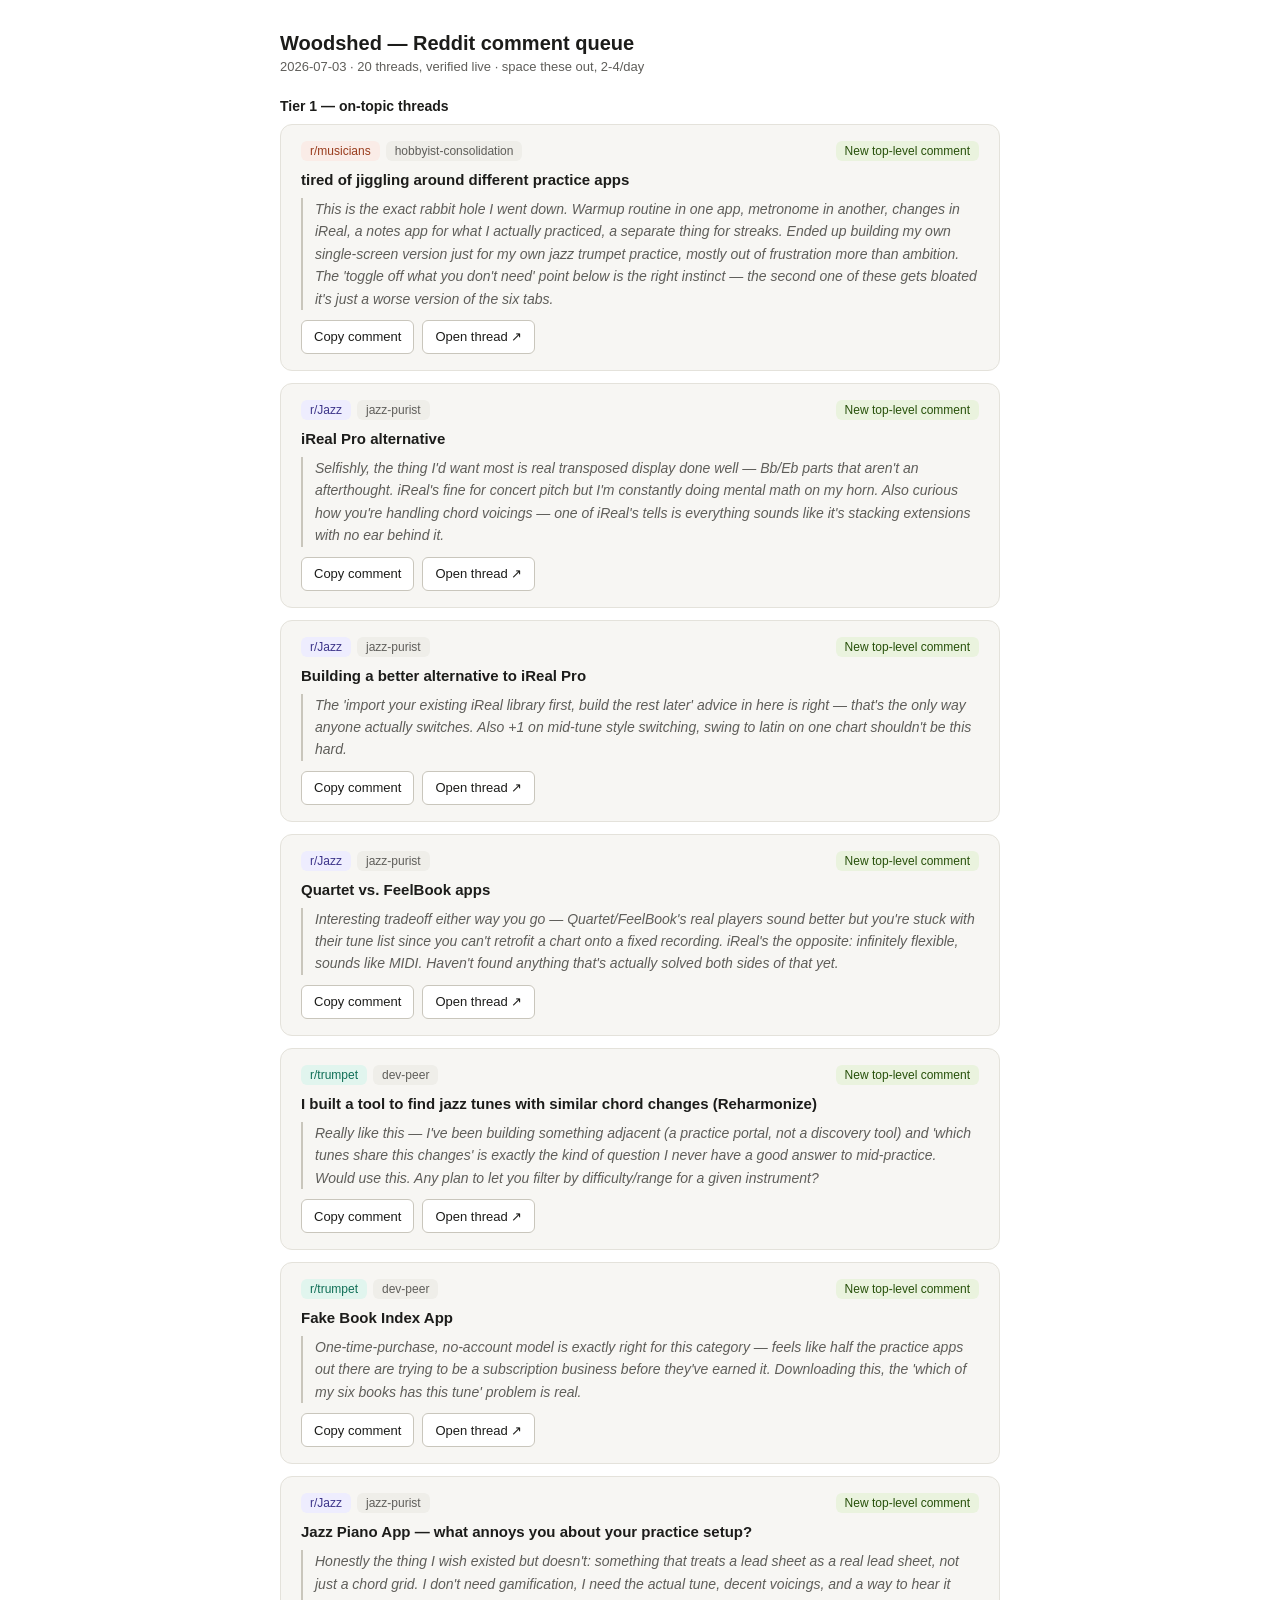
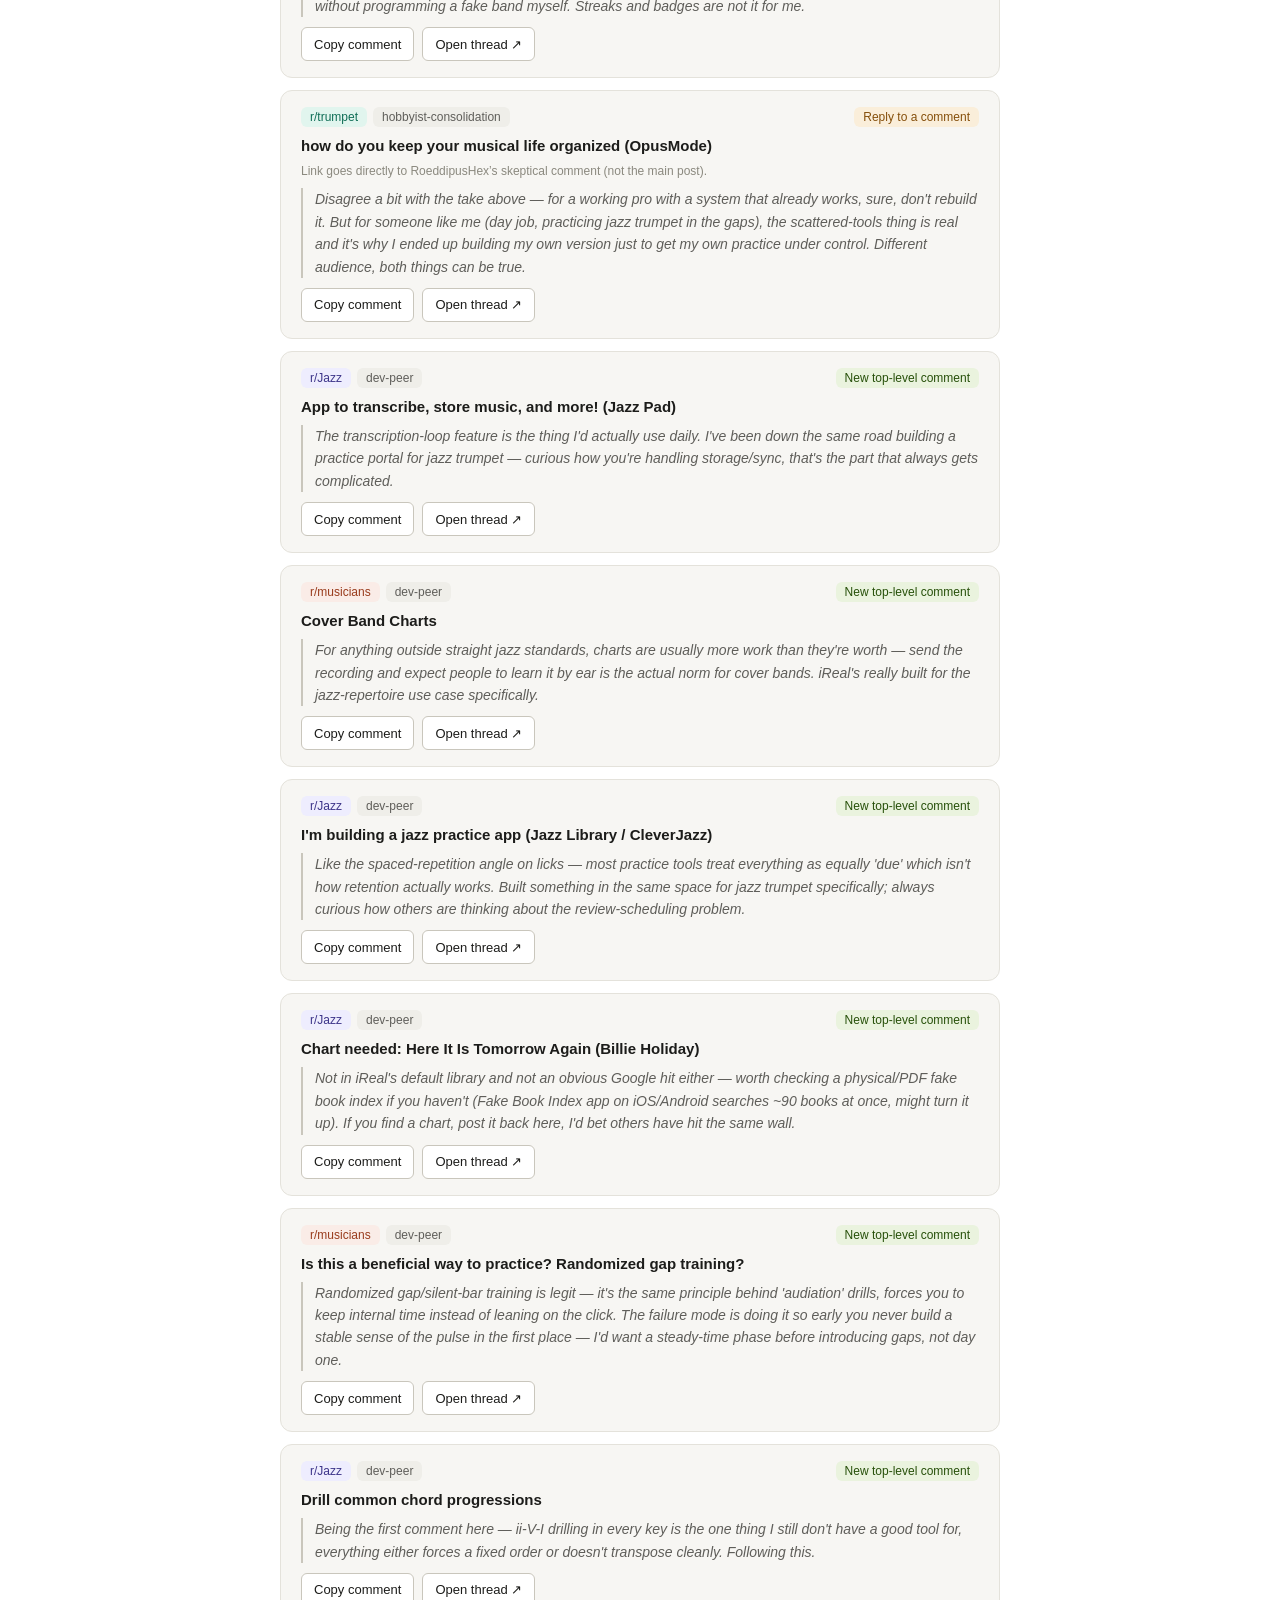
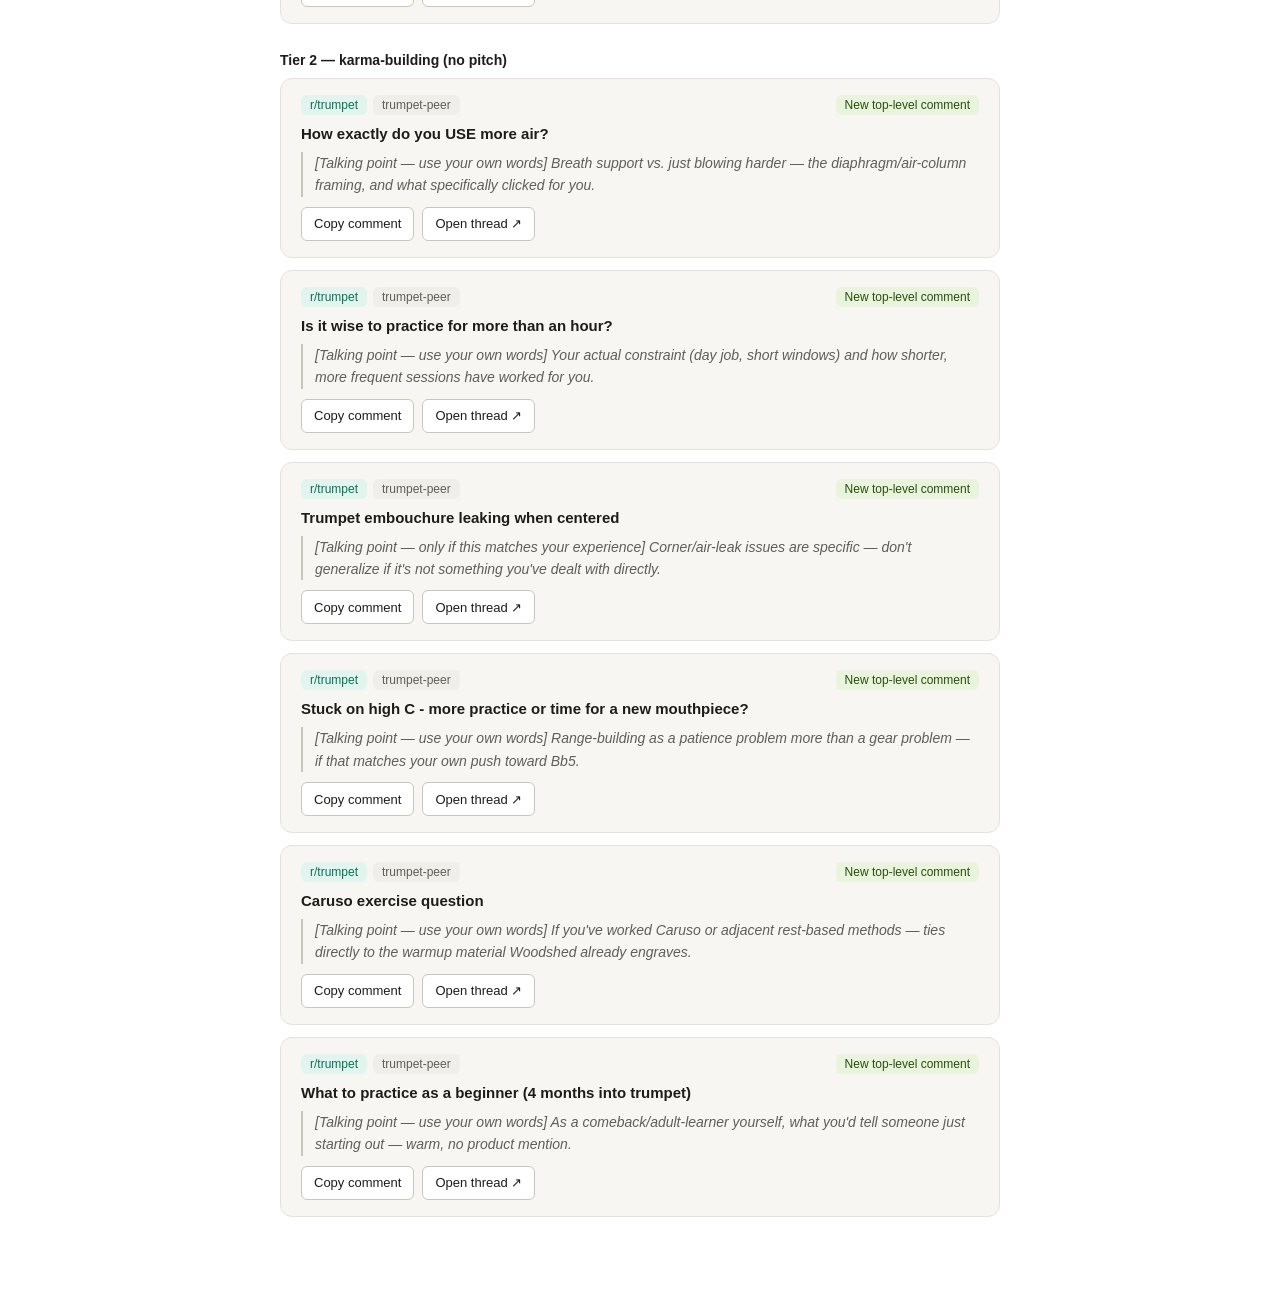
==== docs/woodshed-reddit-comment-queue.html @ e508a8ce "Business workspace: Reddit recon, social docs, backlog + folder scaffold - New Business/ tree (Agent" ====
<!DOCTYPE html>
<html lang="en">
<head>
<meta charset="UTF-8">
<title>Woodshed — Reddit Comment Queue</title>
<style>
  :root{
    --bg:#ffffff; --surface:#f7f6f3; --border:#e4e2db; --border-strong:#c9c6bc;
    --text:#1c1c1a; --text-secondary:#5f5e5a; --text-muted:#8b897f;
    --teal:#0f6e56; --teal-bg:#e1f5ee;
    --purple:#3c3489; --purple-bg:#eeedfe;
    --coral:#993c1d; --coral-bg:#faece7;
    --green:#27500a; --green-bg:#eaf3de;
    --amber:#854f0b; --amber-bg:#faeeda;
  }
  *{box-sizing:border-box;}
  body{margin:0; padding:2rem 1.5rem 4rem; background:var(--bg); color:var(--text);
    font-family:-apple-system,BlinkMacSystemFont,"Segoe UI",Helvetica,Arial,sans-serif;}
  .wrap{max-width:720px; margin:0 auto;}
  h1{font-size:20px; font-weight:600; margin:0 0 4px;}
  .sub{font-size:13px; color:var(--text-secondary); margin:0 0 24px;}
  .tier-heading{font-size:14px; font-weight:600; margin:28px 0 10px;}
  .tier-heading:first-of-type{margin-top:0;}
  .card{background:var(--surface); border:1px solid var(--border); border-radius:12px;
    padding:16px 20px; display:flex; flex-direction:column; gap:10px; margin-bottom:12px;}
  .row{display:flex; align-items:center; justify-content:space-between; gap:8px; flex-wrap:wrap;}
  .badges{display:flex; gap:6px; flex-wrap:wrap;}
  .badge{font-size:12px; padding:3px 9px; border-radius:6px; font-weight:500; white-space:nowrap;}
  .b-teal{background:var(--teal-bg); color:var(--teal);}
  .b-purple{background:var(--purple-bg); color:var(--purple);}
  .b-coral{background:var(--coral-bg); color:var(--coral);}
  .b-muted{background:#efeee9; color:var(--text-secondary);}
  .b-new{background:var(--green-bg); color:var(--green);}
  .b-reply{background:var(--amber-bg); color:var(--amber);}
  .title{font-size:15px; font-weight:600; color:var(--text); text-decoration:none;}
  .title:hover{text-decoration:underline;}
  .note{font-size:12px; color:var(--text-muted);}
  .quote{font-size:14px; line-height:1.6; color:var(--text-secondary); border-left:2px solid var(--border-strong);
    padding-left:12px; font-style:italic;}
  .actions{display:flex; gap:8px;}
  button, a.btn{display:inline-flex; align-items:center; gap:6px; height:34px; padding:0 12px;
    border:1px solid var(--border-strong); border-radius:6px; font-size:13px; background:#fff;
    color:var(--text); text-decoration:none; cursor:pointer; font-family:inherit;}
  button:hover, a.btn:hover{background:#f0efe9;}
  .top-note{font-size:13px; color:var(--text-secondary); margin-bottom:20px;}
</style>
</head>
<body>
<div class="wrap">
  <h1>Woodshed — Reddit comment queue</h1>
  <div class="sub">2026-07-03 &middot; 20 threads, verified live &middot; space these out, 2-4/day</div>
  <div id="list"></div>
</div>

<script>
const ITEMS = [
{sub:'r/musicians', title:'tired of jiggling around different practice apps', tier:'Tier 1 — on-topic threads', archetype:'hobbyist-consolidation', action:'new', url:'https://old.reddit.com/r/musicians/comments/1tuct6m/', copy:"This is the exact rabbit hole I went down. Warmup routine in one app, metronome in another, changes in iReal, a notes app for what I actually practiced, a separate thing for streaks. Ended up building my own single-screen version just for my own jazz trumpet practice, mostly out of frustration more than ambition. The 'toggle off what you don't need' point below is the right instinct — the second one of these gets bloated it's just a worse version of the six tabs."},
{sub:'r/Jazz', title:'iReal Pro alternative', tier:'Tier 1 — on-topic threads', archetype:'jazz-purist', action:'new', url:'https://old.reddit.com/r/Jazz/comments/1svrw6k/', copy:"Selfishly, the thing I'd want most is real transposed display done well — Bb/Eb parts that aren't an afterthought. iReal's fine for concert pitch but I'm constantly doing mental math on my horn. Also curious how you're handling chord voicings — one of iReal's tells is everything sounds like it's stacking extensions with no ear behind it."},
{sub:'r/Jazz', title:'Building a better alternative to iReal Pro', tier:'Tier 1 — on-topic threads', archetype:'jazz-purist', action:'new', url:'https://old.reddit.com/r/Jazz/comments/1soe9a4/', copy:"The 'import your existing iReal library first, build the rest later' advice in here is right — that's the only way anyone actually switches. Also +1 on mid-tune style switching, swing to latin on one chart shouldn't be this hard."},
{sub:'r/Jazz', title:'Quartet vs. FeelBook apps', tier:'Tier 1 — on-topic threads', archetype:'jazz-purist', action:'new', url:'https://old.reddit.com/r/Jazz/comments/1q9f5li/', copy:"Interesting tradeoff either way you go — Quartet/FeelBook's real players sound better but you're stuck with their tune list since you can't retrofit a chart onto a fixed recording. iReal's the opposite: infinitely flexible, sounds like MIDI. Haven't found anything that's actually solved both sides of that yet."},
{sub:'r/trumpet', title:'I built a tool to find jazz tunes with similar chord changes (Reharmonize)', tier:'Tier 1 — on-topic threads', archetype:'dev-peer', action:'new', url:'https://old.reddit.com/r/trumpet/comments/1swf8at/', copy:"Really like this — I've been building something adjacent (a practice portal, not a discovery tool) and 'which tunes share this changes' is exactly the kind of question I never have a good answer to mid-practice. Would use this. Any plan to let you filter by difficulty/range for a given instrument?"},
{sub:'r/trumpet', title:'Fake Book Index App', tier:'Tier 1 — on-topic threads', archetype:'dev-peer', action:'new', url:'https://old.reddit.com/r/trumpet/comments/1sxcheh/', copy:"One-time-purchase, no-account model is exactly right for this category — feels like half the practice apps out there are trying to be a subscription business before they've earned it. Downloading this, the 'which of my six books has this tune' problem is real."},
{sub:'r/Jazz', title:'Jazz Piano App — what annoys you about your practice setup?', tier:'Tier 1 — on-topic threads', archetype:'jazz-purist', action:'new', url:'https://old.reddit.com/r/Jazz/comments/1pshb7g/', copy:"Honestly the thing I wish existed but doesn't: something that treats a lead sheet as a real lead sheet, not just a chord grid. I don't need gamification, I need the actual tune, decent voicings, and a way to hear it without programming a fake band myself. Streaks and badges are not it for me."},
{sub:'r/trumpet', title:'how do you keep your musical life organized (OpusMode)', tier:'Tier 1 — on-topic threads', archetype:'hobbyist-consolidation', action:'reply', replyTo:"RoeddipusHex’s skeptical comment (not the main post)", url:'https://old.reddit.com/r/trumpet/comments/1t063hn/trumpet_players_how_do_you_keep_your_musical_life/oj6tf2b/', copy:"Disagree a bit with the take above — for a working pro with a system that already works, sure, don't rebuild it. But for someone like me (day job, practicing jazz trumpet in the gaps), the scattered-tools thing is real and it's why I ended up building my own version just to get my own practice under control. Different audience, both things can be true."},
{sub:'r/Jazz', title:'App to transcribe, store music, and more! (Jazz Pad)', tier:'Tier 1 — on-topic threads', archetype:'dev-peer', action:'new', url:'https://old.reddit.com/r/Jazz/comments/1ntjwl9/', copy:"The transcription-loop feature is the thing I'd actually use daily. I've been down the same road building a practice portal for jazz trumpet — curious how you're handling storage/sync, that's the part that always gets complicated."},
{sub:'r/musicians', title:'Cover Band Charts', tier:'Tier 1 — on-topic threads', archetype:'dev-peer', action:'new', url:'https://old.reddit.com/r/musicians/comments/1ijvhdx/', copy:"For anything outside straight jazz standards, charts are usually more work than they're worth — send the recording and expect people to learn it by ear is the actual norm for cover bands. iReal's really built for the jazz-repertoire use case specifically."},
{sub:'r/Jazz', title:"I'm building a jazz practice app (Jazz Library / CleverJazz)", tier:'Tier 1 — on-topic threads', archetype:'dev-peer', action:'new', url:'https://old.reddit.com/r/Jazz/comments/1k335u5/', copy:"Like the spaced-repetition angle on licks — most practice tools treat everything as equally 'due' which isn't how retention actually works. Built something in the same space for jazz trumpet specifically; always curious how others are thinking about the review-scheduling problem."},
{sub:'r/Jazz', title:'Chart needed: Here It Is Tomorrow Again (Billie Holiday)', tier:'Tier 1 — on-topic threads', archetype:'dev-peer', action:'new', url:'https://old.reddit.com/r/Jazz/comments/1uipmqw/chart_needed_here_it_is_tomorrow_again_billie/', copy:"Not in iReal's default library and not an obvious Google hit either — worth checking a physical/PDF fake book index if you haven't (Fake Book Index app on iOS/Android searches ~90 books at once, might turn it up). If you find a chart, post it back here, I'd bet others have hit the same wall."},
{sub:'r/musicians', title:'Is this a beneficial way to practice? Randomized gap training?', tier:'Tier 1 — on-topic threads', archetype:'dev-peer', action:'new', url:'https://old.reddit.com/r/musicians/comments/1ufiz7i/is_this_a_beneficial_way_to_practice_randomized/', copy:"Randomized gap/silent-bar training is legit — it's the same principle behind 'audiation' drills, forces you to keep internal time instead of leaning on the click. The failure mode is doing it so early you never build a stable sense of the pulse in the first place — I'd want a steady-time phase before introducing gaps, not day one."},
{sub:'r/Jazz', title:'Drill common chord progressions', tier:'Tier 1 — on-topic threads', archetype:'dev-peer', action:'new', url:'https://old.reddit.com/r/Jazz/comments/1ts25o6/drill_common_chord_progressions/', copy:"Being the first comment here — ii-V-I drilling in every key is the one thing I still don't have a good tool for, everything either forces a fixed order or doesn't transpose cleanly. Following this."},
{sub:'r/trumpet', title:'How exactly do you USE more air?', tier:'Tier 2 — karma-building (no pitch)', archetype:'trumpet-peer', action:'new', url:'https://old.reddit.com/r/trumpet/comments/1ukyuhc/how_exactly_do_you_use_more_air/', copy:"[Talking point — use your own words] Breath support vs. just blowing harder — the diaphragm/air-column framing, and what specifically clicked for you."},
{sub:'r/trumpet', title:'Is it wise to practice for more than an hour?', tier:'Tier 2 — karma-building (no pitch)', archetype:'trumpet-peer', action:'new', url:'https://old.reddit.com/r/trumpet/comments/1ul4kmd/is_it_wise_to_practice_for_more_than_an_hour/', copy:"[Talking point — use your own words] Your actual constraint (day job, short windows) and how shorter, more frequent sessions have worked for you."},
{sub:'r/trumpet', title:'Trumpet embouchure leaking when centered', tier:'Tier 2 — karma-building (no pitch)', archetype:'trumpet-peer', action:'new', url:'https://old.reddit.com/r/trumpet/comments/1ukuhsj/trumpet_embouchure_leaking_when_centered/', copy:"[Talking point — only if this matches your experience] Corner/air-leak issues are specific — don't generalize if it's not something you've dealt with directly."},
{sub:'r/trumpet', title:'Stuck on high C - more practice or time for a new mouthpiece?', tier:'Tier 2 — karma-building (no pitch)', archetype:'trumpet-peer', action:'new', url:'https://old.reddit.com/r/trumpet/comments/1ul9xwa/stuck_on_high_c_more_practice_or_time_for_a_new/', copy:"[Talking point — use your own words] Range-building as a patience problem more than a gear problem — if that matches your own push toward Bb5."},
{sub:'r/trumpet', title:'Caruso exercise question', tier:'Tier 2 — karma-building (no pitch)', archetype:'trumpet-peer', action:'new', url:'https://old.reddit.com/r/trumpet/comments/1ukq8pc/caruso_exercise_question/', copy:"[Talking point — use your own words] If you've worked Caruso or adjacent rest-based methods — ties directly to the warmup material Woodshed already engraves."},
{sub:'r/trumpet', title:'What to practice as a beginner (4 months into trumpet)', tier:'Tier 2 — karma-building (no pitch)', archetype:'trumpet-peer', action:'new', url:'https://old.reddit.com/r/trumpet/comments/1ukxbi7/what_to_practice_as_a_beginner_4_months_into/', copy:"[Talking point — use your own words] As a comeback/adult-learner yourself, what you'd tell someone just starting out — warm, no product mention."}
];

const list = document.getElementById('list');
let lastTier = null;

function subClass(sub){
  if(sub === 'r/Jazz') return 'b-purple';
  if(sub === 'r/musicians') return 'b-coral';
  return 'b-teal';
}

ITEMS.forEach((item) => {
  if(item.tier !== lastTier){
    lastTier = item.tier;
    const h = document.createElement('div');
    h.className = 'tier-heading';
    h.textContent = item.tier;
    list.appendChild(h);
  }

  const card = document.createElement('div');
  card.className = 'card';

  const top = document.createElement('div');
  top.className = 'row';

  const badges = document.createElement('div');
  badges.className = 'badges';
  const subBadge = document.createElement('span');
  subBadge.className = 'badge ' + subClass(item.sub);
  subBadge.textContent = item.sub;
  const archBadge = document.createElement('span');
  archBadge.className = 'badge b-muted';
  archBadge.textContent = item.archetype;
  badges.appendChild(subBadge);
  badges.appendChild(archBadge);

  const actionBadge = document.createElement('span');
  actionBadge.className = 'badge ' + (item.action === 'reply' ? 'b-reply' : 'b-new');
  actionBadge.textContent = item.action === 'reply' ? 'Reply to a comment' : 'New top-level comment';

  top.appendChild(badges);
  top.appendChild(actionBadge);
  card.appendChild(top);

  const titleLink = document.createElement('a');
  titleLink.href = item.url;
  titleLink.target = '_blank';
  titleLink.rel = 'noopener';
  titleLink.className = 'title';
  titleLink.textContent = item.title;
  card.appendChild(titleLink);

  if(item.replyTo){
    const note = document.createElement('div');
    note.className = 'note';
    note.textContent = 'Link goes directly to ' + item.replyTo + '.';
    card.appendChild(note);
  }

  const quote = document.createElement('div');
  quote.className = 'quote';
  quote.textContent = item.copy;
  card.appendChild(quote);

  const actions = document.createElement('div');
  actions.className = 'actions';

  const copyBtn = document.createElement('button');
  copyBtn.textContent = 'Copy comment';
  copyBtn.addEventListener('click', () => {
    navigator.clipboard.writeText(item.copy).then(() => {
      copyBtn.textContent = 'Copied';
      setTimeout(() => { copyBtn.textContent = 'Copy comment'; }, 1500);
    });
  });

  const openLink = document.createElement('a');
  openLink.href = item.url;
  openLink.target = '_blank';
  openLink.rel = 'noopener';
  openLink.className = 'btn';
  openLink.textContent = 'Open thread ↗';

  actions.appendChild(copyBtn);
  actions.appendChild(openLink);
  card.appendChild(actions);

  list.appendChild(card);
});
</script>
</body>
</html>
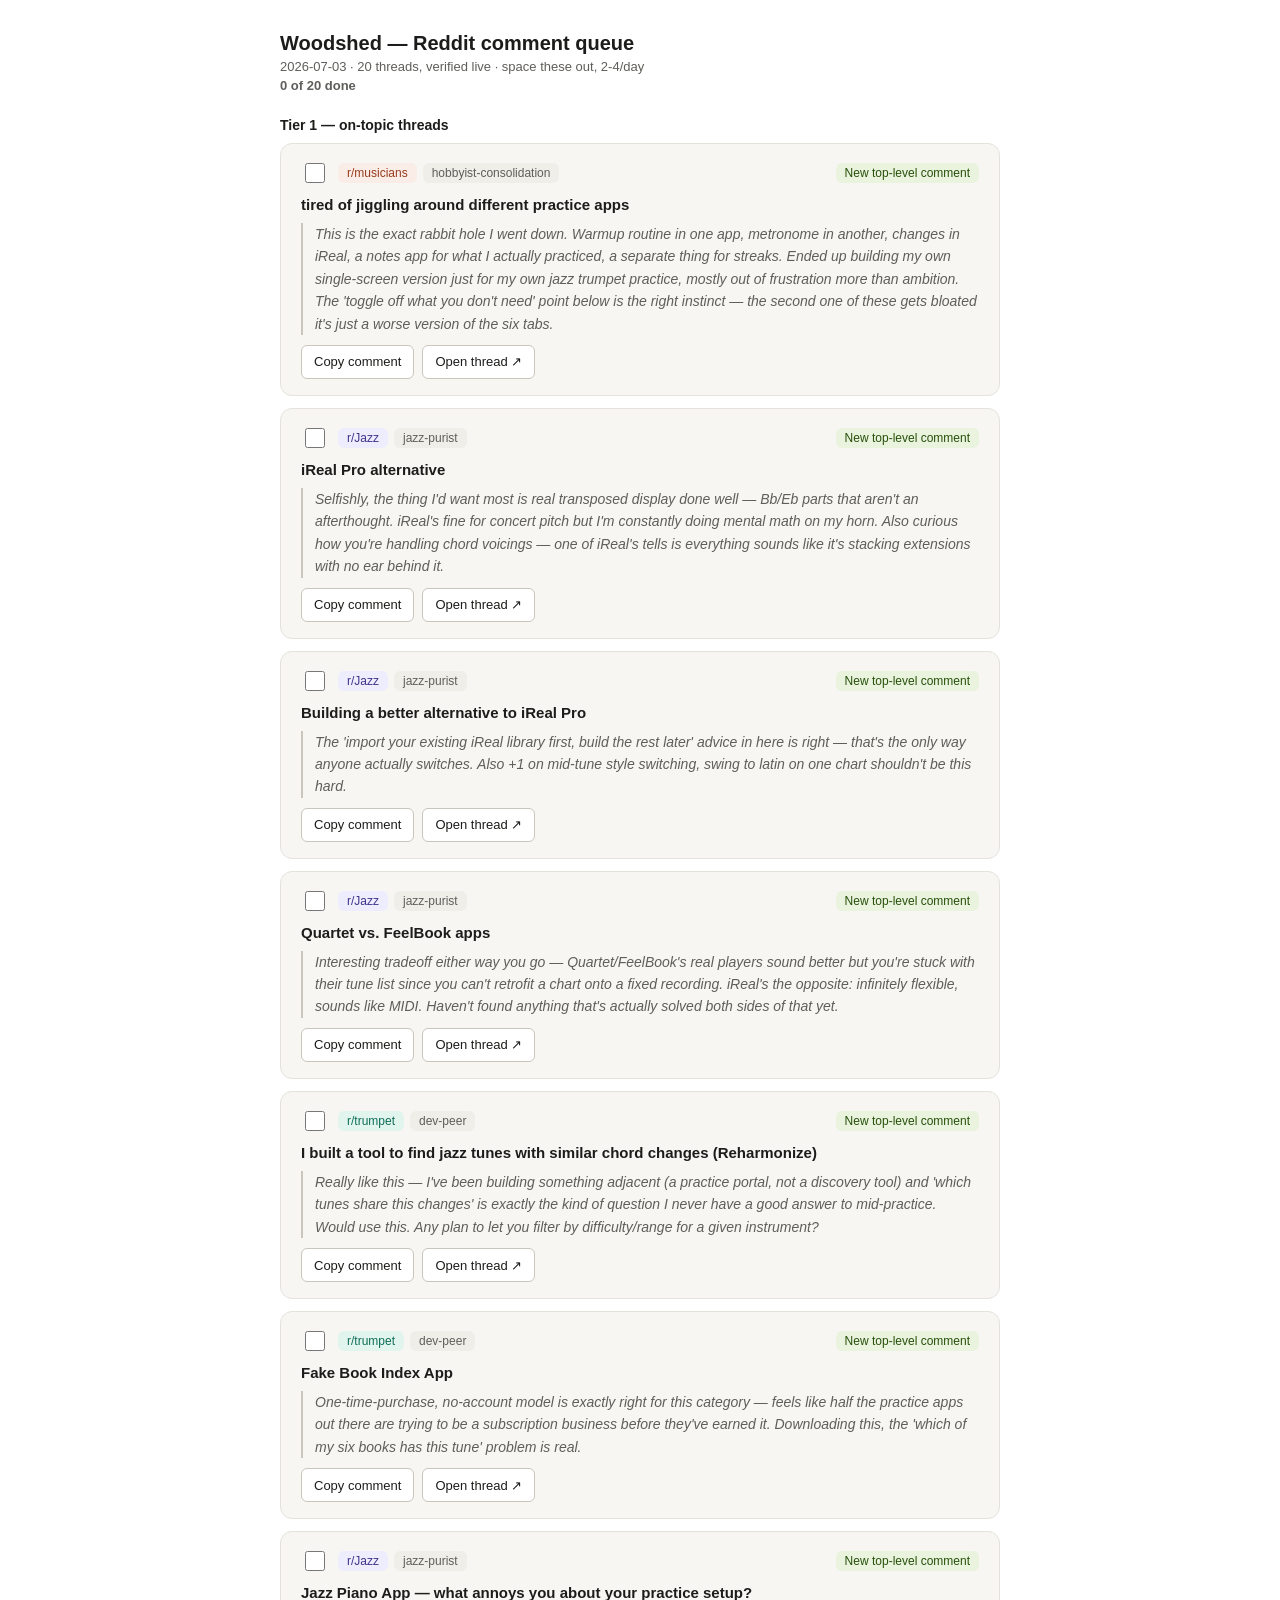
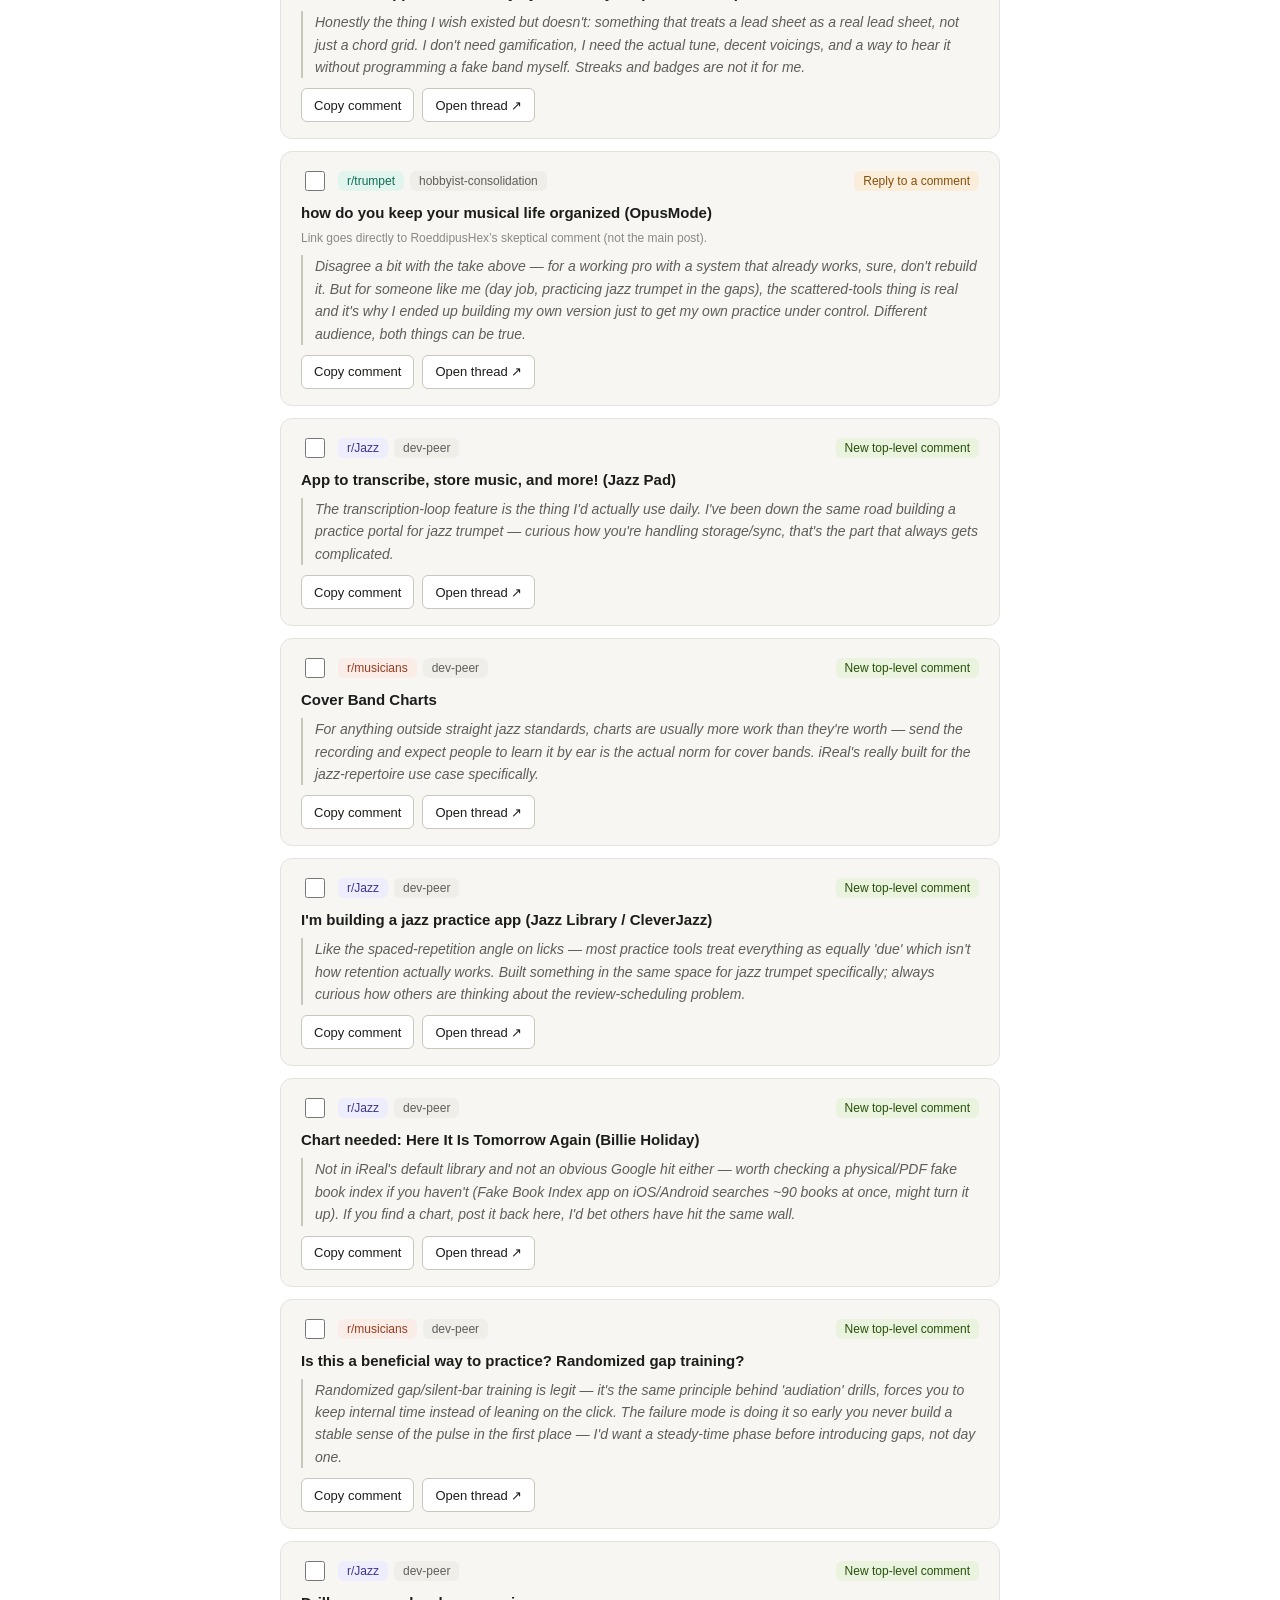
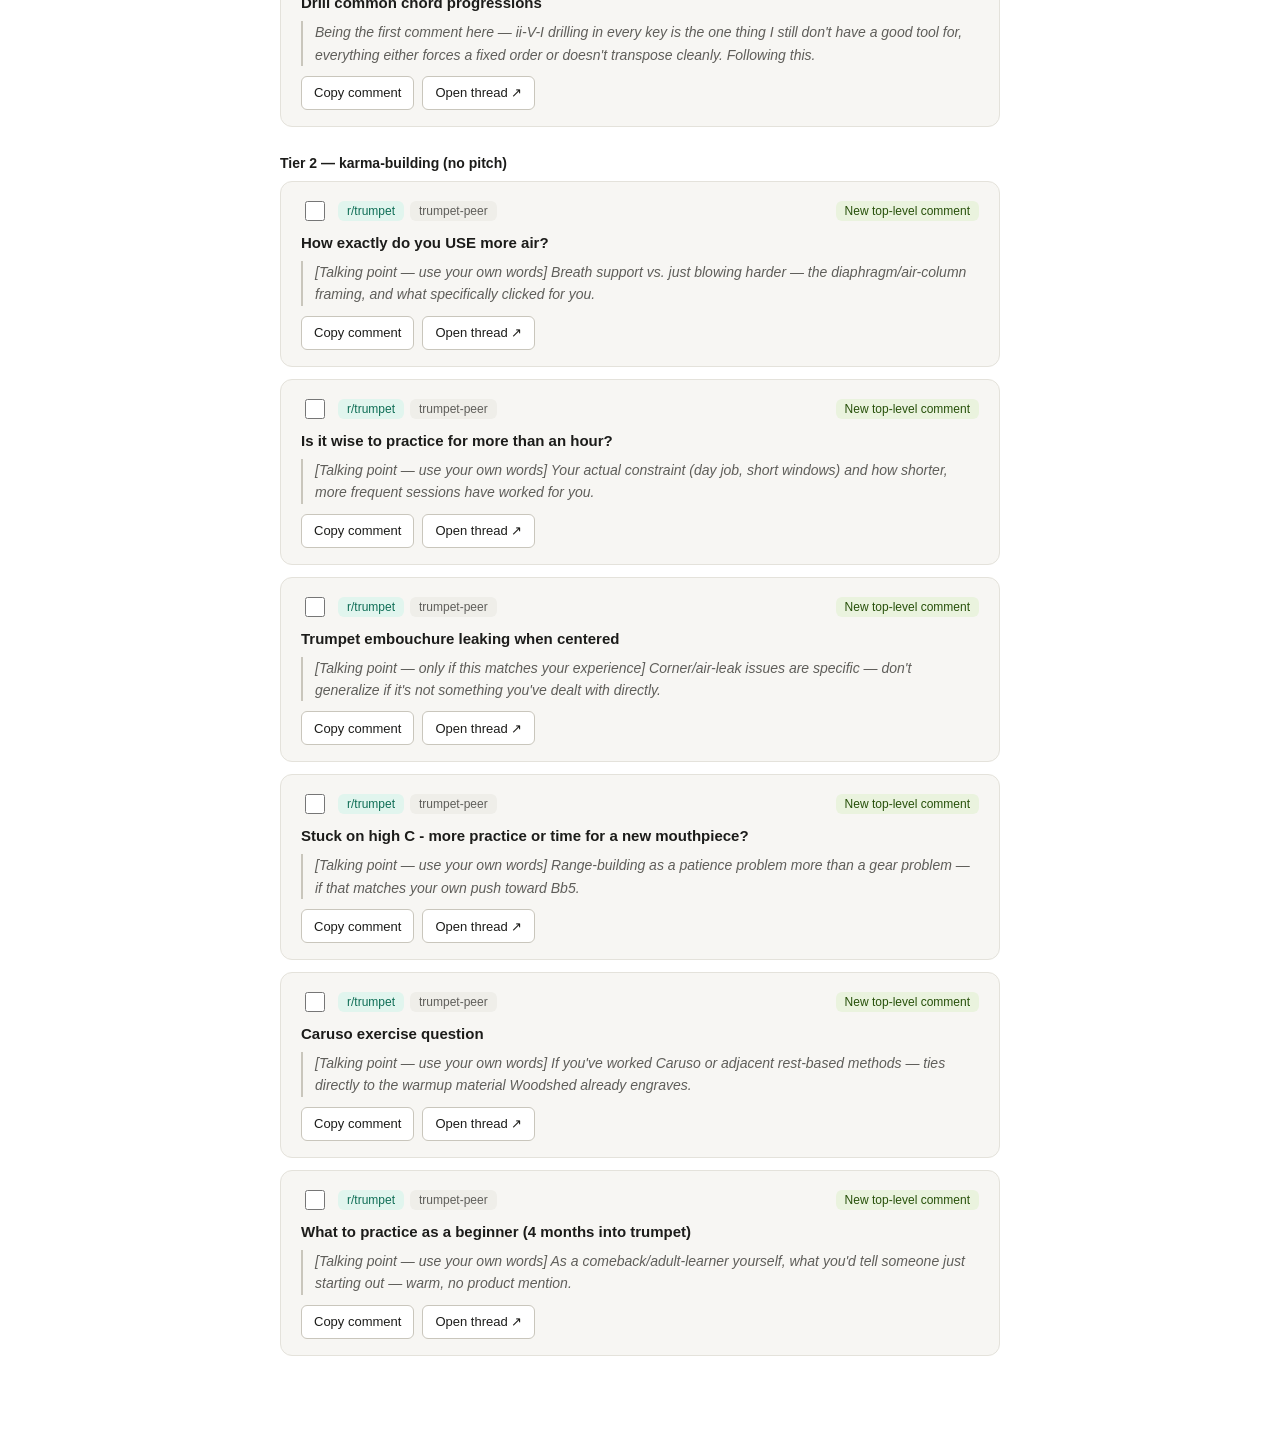
==== commit bbb4e2ec: "Warmup: slur trimmed to Nos. 7–10, First Studies replaced by Major Scales Per Chris: - Studies on th" ====
--- a/docs/woodshed-reddit-comment-queue.html
+++ b/docs/woodshed-reddit-comment-queue.html
@@ -5,6 +5,7 @@
 <title>Woodshed — Reddit Comment Queue</title>
 <style>
   :root{
+    color-scheme: light;
     --bg:#ffffff; --surface:#f7f6f3; --border:#e4e2db; --border-strong:#c9c6bc;
     --text:#1c1c1a; --text-secondary:#5f5e5a; --text-muted:#8b897f;
     --teal:#0f6e56; --teal-bg:#e1f5ee;
@@ -18,12 +19,16 @@
     font-family:-apple-system,BlinkMacSystemFont,"Segoe UI",Helvetica,Arial,sans-serif;}
   .wrap{max-width:720px; margin:0 auto;}
   h1{font-size:20px; font-weight:600; margin:0 0 4px;}
-  .sub{font-size:13px; color:var(--text-secondary); margin:0 0 24px;}
+  .sub{font-size:13px; color:var(--text-secondary); margin:0 0 4px;}
+  .progress{font-size:13px; color:var(--text-secondary); margin:0 0 24px; font-weight:600;}
   .tier-heading{font-size:14px; font-weight:600; margin:28px 0 10px;}
   .tier-heading:first-of-type{margin-top:0;}
   .card{background:var(--surface); border:1px solid var(--border); border-radius:12px;
     padding:16px 20px; display:flex; flex-direction:column; gap:10px; margin-bottom:12px;}
+  .card.done{opacity:0.5;}
+  .card.done .title{text-decoration:line-through;}
   .row{display:flex; align-items:center; justify-content:space-between; gap:8px; flex-wrap:wrap;}
+  .row-left{display:flex; align-items:center; gap:10px;}
   .badges{display:flex; gap:6px; flex-wrap:wrap;}
   .badge{font-size:12px; padding:3px 9px; border-radius:6px; font-weight:500; white-space:nowrap;}
   .b-teal{background:var(--teal-bg); color:var(--teal);}
@@ -37,47 +42,59 @@
   .note{font-size:12px; color:var(--text-muted);}
   .quote{font-size:14px; line-height:1.6; color:var(--text-secondary); border-left:2px solid var(--border-strong);
     padding-left:12px; font-style:italic;}
-  .actions{display:flex; gap:8px;}
+  .actions{display:flex; gap:8px; align-items:center;}
   button, a.btn{display:inline-flex; align-items:center; gap:6px; height:34px; padding:0 12px;
     border:1px solid var(--border-strong); border-radius:6px; font-size:13px; background:#fff;
     color:var(--text); text-decoration:none; cursor:pointer; font-family:inherit;}
   button:hover, a.btn:hover{background:#f0efe9;}
-  .top-note{font-size:13px; color:var(--text-secondary); margin-bottom:20px;}
+  .done-toggle{width:20px; height:20px; cursor:pointer; accent-color:var(--green);}
+  .copy-flash{color:var(--green);}
 </style>
 </head>
 <body>
 <div class="wrap">
   <h1>Woodshed — Reddit comment queue</h1>
   <div class="sub">2026-07-03 &middot; 20 threads, verified live &middot; space these out, 2-4/day</div>
+  <div class="progress" id="progress"></div>
   <div id="list"></div>
 </div>
 
 <script>
+const STORAGE_KEY = 'woodshed-reddit-queue-done-v1';
+
 const ITEMS = [
-{sub:'r/musicians', title:'tired of jiggling around different practice apps', tier:'Tier 1 — on-topic threads', archetype:'hobbyist-consolidation', action:'new', url:'https://old.reddit.com/r/musicians/comments/1tuct6m/', copy:"This is the exact rabbit hole I went down. Warmup routine in one app, metronome in another, changes in iReal, a notes app for what I actually practiced, a separate thing for streaks. Ended up building my own single-screen version just for my own jazz trumpet practice, mostly out of frustration more than ambition. The 'toggle off what you don't need' point below is the right instinct — the second one of these gets bloated it's just a worse version of the six tabs."},
-{sub:'r/Jazz', title:'iReal Pro alternative', tier:'Tier 1 — on-topic threads', archetype:'jazz-purist', action:'new', url:'https://old.reddit.com/r/Jazz/comments/1svrw6k/', copy:"Selfishly, the thing I'd want most is real transposed display done well — Bb/Eb parts that aren't an afterthought. iReal's fine for concert pitch but I'm constantly doing mental math on my horn. Also curious how you're handling chord voicings — one of iReal's tells is everything sounds like it's stacking extensions with no ear behind it."},
-{sub:'r/Jazz', title:'Building a better alternative to iReal Pro', tier:'Tier 1 — on-topic threads', archetype:'jazz-purist', action:'new', url:'https://old.reddit.com/r/Jazz/comments/1soe9a4/', copy:"The 'import your existing iReal library first, build the rest later' advice in here is right — that's the only way anyone actually switches. Also +1 on mid-tune style switching, swing to latin on one chart shouldn't be this hard."},
-{sub:'r/Jazz', title:'Quartet vs. FeelBook apps', tier:'Tier 1 — on-topic threads', archetype:'jazz-purist', action:'new', url:'https://old.reddit.com/r/Jazz/comments/1q9f5li/', copy:"Interesting tradeoff either way you go — Quartet/FeelBook's real players sound better but you're stuck with their tune list since you can't retrofit a chart onto a fixed recording. iReal's the opposite: infinitely flexible, sounds like MIDI. Haven't found anything that's actually solved both sides of that yet."},
-{sub:'r/trumpet', title:'I built a tool to find jazz tunes with similar chord changes (Reharmonize)', tier:'Tier 1 — on-topic threads', archetype:'dev-peer', action:'new', url:'https://old.reddit.com/r/trumpet/comments/1swf8at/', copy:"Really like this — I've been building something adjacent (a practice portal, not a discovery tool) and 'which tunes share this changes' is exactly the kind of question I never have a good answer to mid-practice. Would use this. Any plan to let you filter by difficulty/range for a given instrument?"},
-{sub:'r/trumpet', title:'Fake Book Index App', tier:'Tier 1 — on-topic threads', archetype:'dev-peer', action:'new', url:'https://old.reddit.com/r/trumpet/comments/1sxcheh/', copy:"One-time-purchase, no-account model is exactly right for this category — feels like half the practice apps out there are trying to be a subscription business before they've earned it. Downloading this, the 'which of my six books has this tune' problem is real."},
-{sub:'r/Jazz', title:'Jazz Piano App — what annoys you about your practice setup?', tier:'Tier 1 — on-topic threads', archetype:'jazz-purist', action:'new', url:'https://old.reddit.com/r/Jazz/comments/1pshb7g/', copy:"Honestly the thing I wish existed but doesn't: something that treats a lead sheet as a real lead sheet, not just a chord grid. I don't need gamification, I need the actual tune, decent voicings, and a way to hear it without programming a fake band myself. Streaks and badges are not it for me."},
-{sub:'r/trumpet', title:'how do you keep your musical life organized (OpusMode)', tier:'Tier 1 — on-topic threads', archetype:'hobbyist-consolidation', action:'reply', replyTo:"RoeddipusHex’s skeptical comment (not the main post)", url:'https://old.reddit.com/r/trumpet/comments/1t063hn/trumpet_players_how_do_you_keep_your_musical_life/oj6tf2b/', copy:"Disagree a bit with the take above — for a working pro with a system that already works, sure, don't rebuild it. But for someone like me (day job, practicing jazz trumpet in the gaps), the scattered-tools thing is real and it's why I ended up building my own version just to get my own practice under control. Different audience, both things can be true."},
-{sub:'r/Jazz', title:'App to transcribe, store music, and more! (Jazz Pad)', tier:'Tier 1 — on-topic threads', archetype:'dev-peer', action:'new', url:'https://old.reddit.com/r/Jazz/comments/1ntjwl9/', copy:"The transcription-loop feature is the thing I'd actually use daily. I've been down the same road building a practice portal for jazz trumpet — curious how you're handling storage/sync, that's the part that always gets complicated."},
-{sub:'r/musicians', title:'Cover Band Charts', tier:'Tier 1 — on-topic threads', archetype:'dev-peer', action:'new', url:'https://old.reddit.com/r/musicians/comments/1ijvhdx/', copy:"For anything outside straight jazz standards, charts are usually more work than they're worth — send the recording and expect people to learn it by ear is the actual norm for cover bands. iReal's really built for the jazz-repertoire use case specifically."},
-{sub:'r/Jazz', title:"I'm building a jazz practice app (Jazz Library / CleverJazz)", tier:'Tier 1 — on-topic threads', archetype:'dev-peer', action:'new', url:'https://old.reddit.com/r/Jazz/comments/1k335u5/', copy:"Like the spaced-repetition angle on licks — most practice tools treat everything as equally 'due' which isn't how retention actually works. Built something in the same space for jazz trumpet specifically; always curious how others are thinking about the review-scheduling problem."},
-{sub:'r/Jazz', title:'Chart needed: Here It Is Tomorrow Again (Billie Holiday)', tier:'Tier 1 — on-topic threads', archetype:'dev-peer', action:'new', url:'https://old.reddit.com/r/Jazz/comments/1uipmqw/chart_needed_here_it_is_tomorrow_again_billie/', copy:"Not in iReal's default library and not an obvious Google hit either — worth checking a physical/PDF fake book index if you haven't (Fake Book Index app on iOS/Android searches ~90 books at once, might turn it up). If you find a chart, post it back here, I'd bet others have hit the same wall."},
-{sub:'r/musicians', title:'Is this a beneficial way to practice? Randomized gap training?', tier:'Tier 1 — on-topic threads', archetype:'dev-peer', action:'new', url:'https://old.reddit.com/r/musicians/comments/1ufiz7i/is_this_a_beneficial_way_to_practice_randomized/', copy:"Randomized gap/silent-bar training is legit — it's the same principle behind 'audiation' drills, forces you to keep internal time instead of leaning on the click. The failure mode is doing it so early you never build a stable sense of the pulse in the first place — I'd want a steady-time phase before introducing gaps, not day one."},
-{sub:'r/Jazz', title:'Drill common chord progressions', tier:'Tier 1 — on-topic threads', archetype:'dev-peer', action:'new', url:'https://old.reddit.com/r/Jazz/comments/1ts25o6/drill_common_chord_progressions/', copy:"Being the first comment here — ii-V-I drilling in every key is the one thing I still don't have a good tool for, everything either forces a fixed order or doesn't transpose cleanly. Following this."},
-{sub:'r/trumpet', title:'How exactly do you USE more air?', tier:'Tier 2 — karma-building (no pitch)', archetype:'trumpet-peer', action:'new', url:'https://old.reddit.com/r/trumpet/comments/1ukyuhc/how_exactly_do_you_use_more_air/', copy:"[Talking point — use your own words] Breath support vs. just blowing harder — the diaphragm/air-column framing, and what specifically clicked for you."},
-{sub:'r/trumpet', title:'Is it wise to practice for more than an hour?', tier:'Tier 2 — karma-building (no pitch)', archetype:'trumpet-peer', action:'new', url:'https://old.reddit.com/r/trumpet/comments/1ul4kmd/is_it_wise_to_practice_for_more_than_an_hour/', copy:"[Talking point — use your own words] Your actual constraint (day job, short windows) and how shorter, more frequent sessions have worked for you."},
-{sub:'r/trumpet', title:'Trumpet embouchure leaking when centered', tier:'Tier 2 — karma-building (no pitch)', archetype:'trumpet-peer', action:'new', url:'https://old.reddit.com/r/trumpet/comments/1ukuhsj/trumpet_embouchure_leaking_when_centered/', copy:"[Talking point — only if this matches your experience] Corner/air-leak issues are specific — don't generalize if it's not something you've dealt with directly."},
-{sub:'r/trumpet', title:'Stuck on high C - more practice or time for a new mouthpiece?', tier:'Tier 2 — karma-building (no pitch)', archetype:'trumpet-peer', action:'new', url:'https://old.reddit.com/r/trumpet/comments/1ul9xwa/stuck_on_high_c_more_practice_or_time_for_a_new/', copy:"[Talking point — use your own words] Range-building as a patience problem more than a gear problem — if that matches your own push toward Bb5."},
-{sub:'r/trumpet', title:'Caruso exercise question', tier:'Tier 2 — karma-building (no pitch)', archetype:'trumpet-peer', action:'new', url:'https://old.reddit.com/r/trumpet/comments/1ukq8pc/caruso_exercise_question/', copy:"[Talking point — use your own words] If you've worked Caruso or adjacent rest-based methods — ties directly to the warmup material Woodshed already engraves."},
-{sub:'r/trumpet', title:'What to practice as a beginner (4 months into trumpet)', tier:'Tier 2 — karma-building (no pitch)', archetype:'trumpet-peer', action:'new', url:'https://old.reddit.com/r/trumpet/comments/1ukxbi7/what_to_practice_as_a_beginner_4_months_into/', copy:"[Talking point — use your own words] As a comeback/adult-learner yourself, what you'd tell someone just starting out — warm, no product mention."}
+{id:'musicians-jiggling', sub:'r/musicians', title:'tired of jiggling around different practice apps', tier:'Tier 1 — on-topic threads', archetype:'hobbyist-consolidation', action:'new', url:'https://old.reddit.com/r/musicians/comments/1tuct6m/', copy:"This is the exact rabbit hole I went down. Warmup routine in one app, metronome in another, changes in iReal, a notes app for what I actually practiced, a separate thing for streaks. Ended up building my own single-screen version just for my own jazz trumpet practice, mostly out of frustration more than ambition. The 'toggle off what you don't need' point below is the right instinct — the second one of these gets bloated it's just a worse version of the six tabs."},
+{id:'jazz-ireal-alt-1', sub:'r/Jazz', title:'iReal Pro alternative', tier:'Tier 1 — on-topic threads', archetype:'jazz-purist', action:'new', url:'https://old.reddit.com/r/Jazz/comments/1svrw6k/', copy:"Selfishly, the thing I'd want most is real transposed display done well — Bb/Eb parts that aren't an afterthought. iReal's fine for concert pitch but I'm constantly doing mental math on my horn. Also curious how you're handling chord voicings — one of iReal's tells is everything sounds like it's stacking extensions with no ear behind it."},
+{id:'jazz-ireal-alt-2', sub:'r/Jazz', title:'Building a better alternative to iReal Pro', tier:'Tier 1 — on-topic threads', archetype:'jazz-purist', action:'new', url:'https://old.reddit.com/r/Jazz/comments/1soe9a4/', copy:"The 'import your existing iReal library first, build the rest later' advice in here is right — that's the only way anyone actually switches. Also +1 on mid-tune style switching, swing to latin on one chart shouldn't be this hard."},
+{id:'jazz-quartet-feelbook', sub:'r/Jazz', title:'Quartet vs. FeelBook apps', tier:'Tier 1 — on-topic threads', archetype:'jazz-purist', action:'new', url:'https://old.reddit.com/r/Jazz/comments/1q9f5li/', copy:"Interesting tradeoff either way you go — Quartet/FeelBook's real players sound better but you're stuck with their tune list since you can't retrofit a chart onto a fixed recording. iReal's the opposite: infinitely flexible, sounds like MIDI. Haven't found anything that's actually solved both sides of that yet."},
+{id:'trumpet-reharmonize', sub:'r/trumpet', title:'I built a tool to find jazz tunes with similar chord changes (Reharmonize)', tier:'Tier 1 — on-topic threads', archetype:'dev-peer', action:'new', url:'https://old.reddit.com/r/trumpet/comments/1swf8at/', copy:"Really like this — I've been building something adjacent (a practice portal, not a discovery tool) and 'which tunes share this changes' is exactly the kind of question I never have a good answer to mid-practice. Would use this. Any plan to let you filter by difficulty/range for a given instrument?"},
+{id:'trumpet-fakebook-index', sub:'r/trumpet', title:'Fake Book Index App', tier:'Tier 1 — on-topic threads', archetype:'dev-peer', action:'new', url:'https://old.reddit.com/r/trumpet/comments/1sxcheh/', copy:"One-time-purchase, no-account model is exactly right for this category — feels like half the practice apps out there are trying to be a subscription business before they've earned it. Downloading this, the 'which of my six books has this tune' problem is real."},
+{id:'jazz-piano-app', sub:'r/Jazz', title:'Jazz Piano App — what annoys you about your practice setup?', tier:'Tier 1 — on-topic threads', archetype:'jazz-purist', action:'new', url:'https://old.reddit.com/r/Jazz/comments/1pshb7g/', copy:"Honestly the thing I wish existed but doesn't: something that treats a lead sheet as a real lead sheet, not just a chord grid. I don't need gamification, I need the actual tune, decent voicings, and a way to hear it without programming a fake band myself. Streaks and badges are not it for me."},
+{id:'trumpet-opusmode', sub:'r/trumpet', title:'how do you keep your musical life organized (OpusMode)', tier:'Tier 1 — on-topic threads', archetype:'hobbyist-consolidation', action:'reply', replyTo:"RoeddipusHex’s skeptical comment (not the main post)", url:'https://old.reddit.com/r/trumpet/comments/1t063hn/trumpet_players_how_do_you_keep_your_musical_life/oj6tf2b/', copy:"Disagree a bit with the take above — for a working pro with a system that already works, sure, don't rebuild it. But for someone like me (day job, practicing jazz trumpet in the gaps), the scattered-tools thing is real and it's why I ended up building my own version just to get my own practice under control. Different audience, both things can be true."},
+{id:'jazz-pad', sub:'r/Jazz', title:'App to transcribe, store music, and more! (Jazz Pad)', tier:'Tier 1 — on-topic threads', archetype:'dev-peer', action:'new', url:'https://old.reddit.com/r/Jazz/comments/1ntjwl9/', copy:"The transcription-loop feature is the thing I'd actually use daily. I've been down the same road building a practice portal for jazz trumpet — curious how you're handling storage/sync, that's the part that always gets complicated."},
+{id:'musicians-cover-band-charts', sub:'r/musicians', title:'Cover Band Charts', tier:'Tier 1 — on-topic threads', archetype:'dev-peer', action:'new', url:'https://old.reddit.com/r/musicians/comments/1ijvhdx/', copy:"For anything outside straight jazz standards, charts are usually more work than they're worth — send the recording and expect people to learn it by ear is the actual norm for cover bands. iReal's really built for the jazz-repertoire use case specifically."},
+{id:'jazz-library-cleverjazz', sub:'r/Jazz', title:"I'm building a jazz practice app (Jazz Library / CleverJazz)", tier:'Tier 1 — on-topic threads', archetype:'dev-peer', action:'new', url:'https://old.reddit.com/r/Jazz/comments/1k335u5/', copy:"Like the spaced-repetition angle on licks — most practice tools treat everything as equally 'due' which isn't how retention actually works. Built something in the same space for jazz trumpet specifically; always curious how others are thinking about the review-scheduling problem."},
+{id:'jazz-chart-needed', sub:'r/Jazz', title:'Chart needed: Here It Is Tomorrow Again (Billie Holiday)', tier:'Tier 1 — on-topic threads', archetype:'dev-peer', action:'new', url:'https://old.reddit.com/r/Jazz/comments/1uipmqw/chart_needed_here_it_is_tomorrow_again_billie/', copy:"Not in iReal's default library and not an obvious Google hit either — worth checking a physical/PDF fake book index if you haven't (Fake Book Index app on iOS/Android searches ~90 books at once, might turn it up). If you find a chart, post it back here, I'd bet others have hit the same wall."},
+{id:'musicians-gap-training', sub:'r/musicians', title:'Is this a beneficial way to practice? Randomized gap training?', tier:'Tier 1 — on-topic threads', archetype:'dev-peer', action:'new', url:'https://old.reddit.com/r/musicians/comments/1ufiz7i/is_this_a_beneficial_way_to_practice_randomized/', copy:"Randomized gap/silent-bar training is legit — it's the same principle behind 'audiation' drills, forces you to keep internal time instead of leaning on the click. The failure mode is doing it so early you never build a stable sense of the pulse in the first place — I'd want a steady-time phase before introducing gaps, not day one."},
+{id:'jazz-drill-progressions', sub:'r/Jazz', title:'Drill common chord progressions', tier:'Tier 1 — on-topic threads', archetype:'dev-peer', action:'new', url:'https://old.reddit.com/r/Jazz/comments/1ts25o6/drill_common_chord_progressions/', copy:"Being the first comment here — ii-V-I drilling in every key is the one thing I still don't have a good tool for, everything either forces a fixed order or doesn't transpose cleanly. Following this."},
+{id:'trumpet-use-more-air', sub:'r/trumpet', title:'How exactly do you USE more air?', tier:'Tier 2 — karma-building (no pitch)', archetype:'trumpet-peer', action:'new', url:'https://old.reddit.com/r/trumpet/comments/1ukyuhc/how_exactly_do_you_use_more_air/', copy:"[Talking point — use your own words] Breath support vs. just blowing harder — the diaphragm/air-column framing, and what specifically clicked for you."},
+{id:'trumpet-practice-hour', sub:'r/trumpet', title:'Is it wise to practice for more than an hour?', tier:'Tier 2 — karma-building (no pitch)', archetype:'trumpet-peer', action:'new', url:'https://old.reddit.com/r/trumpet/comments/1ul4kmd/is_it_wise_to_practice_for_more_than_an_hour/', copy:"[Talking point — use your own words] Your actual constraint (day job, short windows) and how shorter, more frequent sessions have worked for you."},
+{id:'trumpet-embouchure-leak', sub:'r/trumpet', title:'Trumpet embouchure leaking when centered', tier:'Tier 2 — karma-building (no pitch)', archetype:'trumpet-peer', action:'new', url:'https://old.reddit.com/r/trumpet/comments/1ukuhsj/trumpet_embouchure_leaking_when_centered/', copy:"[Talking point — only if this matches your experience] Corner/air-leak issues are specific — don't generalize if it's not something you've dealt with directly."},
+{id:'trumpet-stuck-high-c', sub:'r/trumpet', title:'Stuck on high C - more practice or time for a new mouthpiece?', tier:'Tier 2 — karma-building (no pitch)', archetype:'trumpet-peer', action:'new', url:'https://old.reddit.com/r/trumpet/comments/1ul9xwa/stuck_on_high_c_more_practice_or_time_for_a_new/', copy:"[Talking point — use your own words] Range-building as a patience problem more than a gear problem — if that matches your own push toward Bb5."},
+{id:'trumpet-caruso', sub:'r/trumpet', title:'Caruso exercise question', tier:'Tier 2 — karma-building (no pitch)', archetype:'trumpet-peer', action:'new', url:'https://old.reddit.com/r/trumpet/comments/1ukq8pc/caruso_exercise_question/', copy:"[Talking point — use your own words] If you've worked Caruso or adjacent rest-based methods — ties directly to the warmup material Woodshed already engraves."},
+{id:'trumpet-beginner-4mo', sub:'r/trumpet', title:'What to practice as a beginner (4 months into trumpet)', tier:'Tier 2 — karma-building (no pitch)', archetype:'trumpet-peer', action:'new', url:'https://old.reddit.com/r/trumpet/comments/1ukxbi7/what_to_practice_as_a_beginner_4_months_into/', copy:"[Talking point — use your own words] As a comeback/adult-learner yourself, what you'd tell someone just starting out — warm, no product mention."}
 ];
 
-const list = document.getElementById('list');
-let lastTier = null;
+function loadDone(){
+  try{
+    const raw = localStorage.getItem(STORAGE_KEY);
+    return raw ? JSON.parse(raw) : {};
+  }catch(e){ return {}; }
+}
+function saveDone(doneMap){
+  try{ localStorage.setItem(STORAGE_KEY, JSON.stringify(doneMap)); }catch(e){}
+}
+let doneMap = loadDone();
 
 function subClass(sub){
   if(sub === 'r/Jazz') return 'b-purple';
@@ -85,85 +102,139 @@
   return 'b-teal';
 }
 
-ITEMS.forEach((item) => {
-  if(item.tier !== lastTier){
-    lastTier = item.tier;
-    const h = document.createElement('div');
-    h.className = 'tier-heading';
-    h.textContent = item.tier;
-    list.appendChild(h);
-  }
-
-  const card = document.createElement('div');
-  card.className = 'card';
-
-  const top = document.createElement('div');
-  top.className = 'row';
-
-  const badges = document.createElement('div');
-  badges.className = 'badges';
-  const subBadge = document.createElement('span');
-  subBadge.className = 'badge ' + subClass(item.sub);
-  subBadge.textContent = item.sub;
-  const archBadge = document.createElement('span');
-  archBadge.className = 'badge b-muted';
-  archBadge.textContent = item.archetype;
-  badges.appendChild(subBadge);
-  badges.appendChild(archBadge);
-
-  const actionBadge = document.createElement('span');
-  actionBadge.className = 'badge ' + (item.action === 'reply' ? 'b-reply' : 'b-new');
-  actionBadge.textContent = item.action === 'reply' ? 'Reply to a comment' : 'New top-level comment';
-
-  top.appendChild(badges);
-  top.appendChild(actionBadge);
-  card.appendChild(top);
-
-  const titleLink = document.createElement('a');
-  titleLink.href = item.url;
-  titleLink.target = '_blank';
-  titleLink.rel = 'noopener';
-  titleLink.className = 'title';
-  titleLink.textContent = item.title;
-  card.appendChild(titleLink);
-
-  if(item.replyTo){
-    const note = document.createElement('div');
-    note.className = 'note';
-    note.textContent = 'Link goes directly to ' + item.replyTo + '.';
-    card.appendChild(note);
-  }
-
-  const quote = document.createElement('div');
-  quote.className = 'quote';
-  quote.textContent = item.copy;
-  card.appendChild(quote);
-
-  const actions = document.createElement('div');
-  actions.className = 'actions';
-
-  const copyBtn = document.createElement('button');
-  copyBtn.textContent = 'Copy comment';
-  copyBtn.addEventListener('click', () => {
-    navigator.clipboard.writeText(item.copy).then(() => {
-      copyBtn.textContent = 'Copied';
-      setTimeout(() => { copyBtn.textContent = 'Copy comment'; }, 1500);
+function copyText(text, btn){
+  function flash(){
+    const original = btn.textContent;
+    btn.textContent = 'Copied';
+    btn.classList.add('copy-flash');
+    setTimeout(() => { btn.textContent = original; btn.classList.remove('copy-flash'); }, 1500);
+  }
+  function fallback(){
+    const ta = document.createElement('textarea');
+    ta.value = text;
+    ta.style.position = 'fixed';
+    ta.style.left = '-9999px';
+    document.body.appendChild(ta);
+    ta.focus();
+    ta.select();
+    try{ document.execCommand('copy'); flash(); }
+    catch(e){ btn.textContent = 'Select + Cmd/Ctrl-C'; }
+    document.body.removeChild(ta);
+  }
+  if(navigator.clipboard && navigator.clipboard.writeText){
+    navigator.clipboard.writeText(text).then(flash).catch(fallback);
+  } else {
+    fallback();
+  }
+}
+
+function updateProgress(){
+  const doneCount = ITEMS.filter(i => doneMap[i.id]).length;
+  document.getElementById('progress').textContent = doneCount + ' of ' + ITEMS.length + ' done';
+}
+
+function render(){
+  const list = document.getElementById('list');
+  list.innerHTML = '';
+  let lastTier = null;
+
+  ITEMS.forEach((item) => {
+    if(item.tier !== lastTier){
+      lastTier = item.tier;
+      const h = document.createElement('div');
+      h.className = 'tier-heading';
+      h.textContent = item.tier;
+      list.appendChild(h);
+    }
+
+    const isDone = !!doneMap[item.id];
+
+    const card = document.createElement('div');
+    card.className = 'card' + (isDone ? ' done' : '');
+
+    const top = document.createElement('div');
+    top.className = 'row';
+
+    const rowLeft = document.createElement('div');
+    rowLeft.className = 'row-left';
+
+    const checkbox = document.createElement('input');
+    checkbox.type = 'checkbox';
+    checkbox.className = 'done-toggle';
+    checkbox.checked = isDone;
+    checkbox.title = 'Mark as posted';
+    checkbox.addEventListener('change', () => {
+      if(checkbox.checked){ doneMap[item.id] = true; } else { delete doneMap[item.id]; }
+      saveDone(doneMap);
+      render();
     });
+    rowLeft.appendChild(checkbox);
+
+    const badges = document.createElement('div');
+    badges.className = 'badges';
+    const subBadge = document.createElement('span');
+    subBadge.className = 'badge ' + subClass(item.sub);
+    subBadge.textContent = item.sub;
+    const archBadge = document.createElement('span');
+    archBadge.className = 'badge b-muted';
+    archBadge.textContent = item.archetype;
+    badges.appendChild(subBadge);
+    badges.appendChild(archBadge);
+    rowLeft.appendChild(badges);
+
+    const actionBadge = document.createElement('span');
+    actionBadge.className = 'badge ' + (item.action === 'reply' ? 'b-reply' : 'b-new');
+    actionBadge.textContent = item.action === 'reply' ? 'Reply to a comment' : 'New top-level comment';
+
+    top.appendChild(rowLeft);
+    top.appendChild(actionBadge);
+    card.appendChild(top);
+
+    const titleLink = document.createElement('a');
+    titleLink.href = item.url;
+    titleLink.target = '_blank';
+    titleLink.rel = 'noopener noreferrer';
+    titleLink.className = 'title';
+    titleLink.textContent = item.title;
+    card.appendChild(titleLink);
+
+    if(item.replyTo){
+      const note = document.createElement('div');
+      note.className = 'note';
+      note.textContent = 'Link goes directly to ' + item.replyTo + '.';
+      card.appendChild(note);
+    }
+
+    const quote = document.createElement('div');
+    quote.className = 'quote';
+    quote.textContent = item.copy;
+    card.appendChild(quote);
+
+    const actions = document.createElement('div');
+    actions.className = 'actions';
+
+    const copyBtn = document.createElement('button');
+    copyBtn.textContent = 'Copy comment';
+    copyBtn.addEventListener('click', () => copyText(item.copy, copyBtn));
+
+    const openLink = document.createElement('a');
+    openLink.href = item.url;
+    openLink.target = '_blank';
+    openLink.rel = 'noopener noreferrer';
+    openLink.className = 'btn';
+    openLink.textContent = 'Open thread ↗';
+
+    actions.appendChild(copyBtn);
+    actions.appendChild(openLink);
+    card.appendChild(actions);
+
+    list.appendChild(card);
   });
 
-  const openLink = document.createElement('a');
-  openLink.href = item.url;
-  openLink.target = '_blank';
-  openLink.rel = 'noopener';
-  openLink.className = 'btn';
-  openLink.textContent = 'Open thread ↗';
-
-  actions.appendChild(copyBtn);
-  actions.appendChild(openLink);
-  card.appendChild(actions);
-
-  list.appendChild(card);
-});
+  updateProgress();
+}
+
+render();
 </script>
 </body>
 </html>
